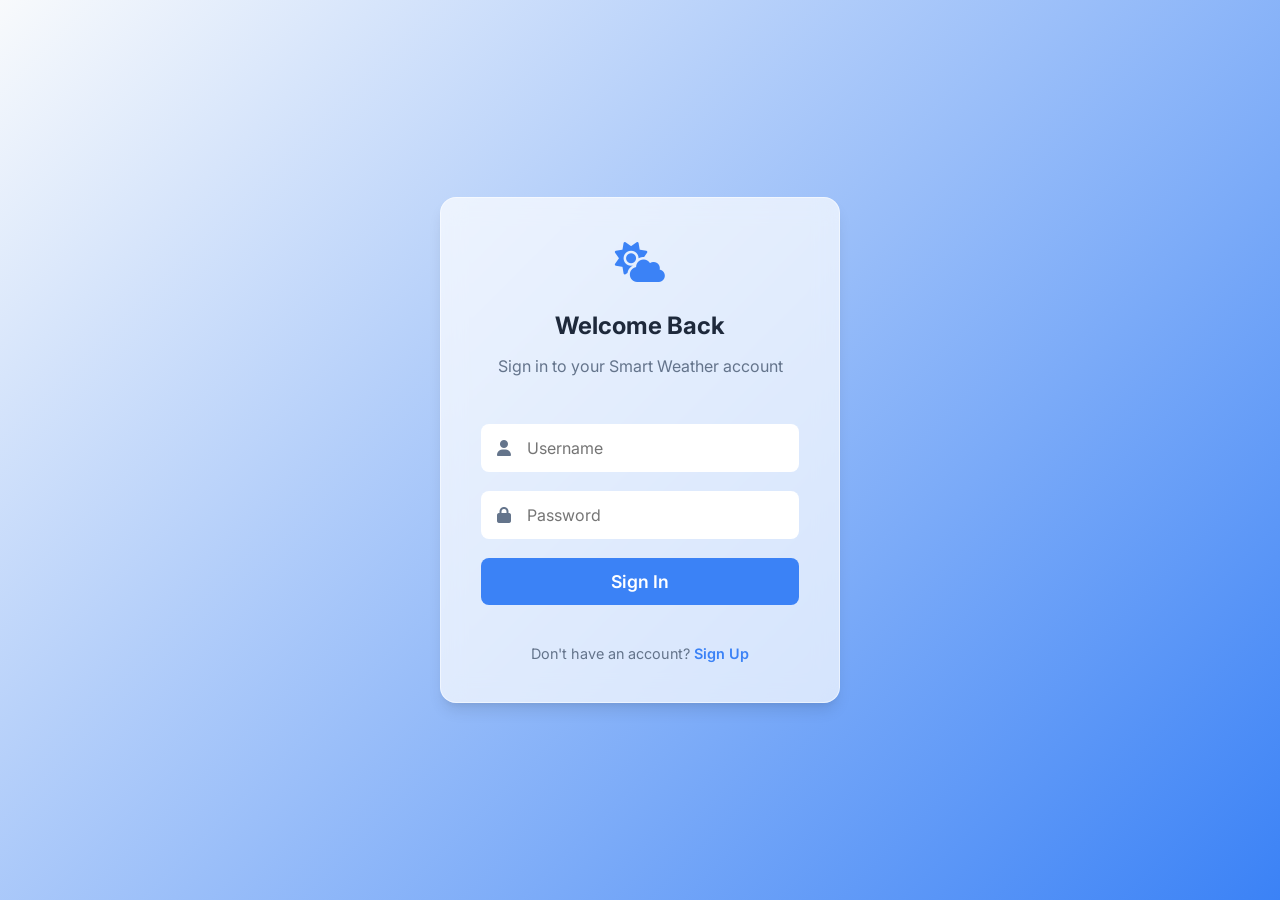
==== login.html @ 43851e6f "Initial commit: Smart Weather Release" ====
<!DOCTYPE html>
<html lang="en">

<head>
    <meta charset="UTF-8">
    <meta name="viewport" content="width=device-width, initial-scale=1.0">
    <title>Login - Smart Weather</title>
    <link rel="stylesheet" href="assets/css/style.css">
    <link rel="stylesheet" href="https://cdnjs.cloudflare.com/ajax/libs/font-awesome/6.4.0/css/all.min.css">
    <style>
        .auth-container {
            min-height: 100vh;
            display: flex;
            align-items: center;
            justify-content: center;
            padding: 1rem;
            background: linear-gradient(135deg, var(--bg-primary), var(--accent));
        }

        .auth-card {
            width: 100%;
            max-width: 400px;
            padding: 2.5rem;
            text-align: center;
        }

        .auth-logo {
            font-size: 2.5rem;
            color: var(--accent);
            margin-bottom: 0.5rem;
        }

        .auth-form {
            display: flex;
            flex-direction: column;
            gap: 1.2rem;
            margin-top: 2rem;
        }

        .input-group {
            position: relative;
        }

        .input-group i {
            position: absolute;
            left: 1rem;
            top: 50%;
            transform: translateY(-50%);
            color: var(--text-secondary);
        }

        .input-group input {
            width: 100%;
            padding: 0.8rem 1rem 0.8rem 2.8rem;
            border: 1px solid var(--card-border);
            border-radius: 8px;
            background: var(--bg-secondary);
            color: var(--text-primary);
            font-size: 1rem;
            outline: none;
            transition: border-color 0.2s;
        }

        .input-group input:focus {
            border-color: var(--accent);
        }

        .auth-btn {
            background: var(--accent);
            color: white;
            padding: 0.8rem;
            border: none;
            border-radius: 8px;
            font-size: 1.1rem;
            font-weight: 600;
            cursor: pointer;
            transition: background 0.2s, transform 0.1s;
        }

        .auth-btn:hover {
            background: var(--accent-hover);
        }

        .auth-btn:active {
            transform: scale(0.98);
        }

        .auth-switch {
            margin-top: 1.5rem;
            color: var(--text-secondary);
            font-size: 0.9rem;
        }

        .auth-switch a {
            color: var(--accent);
            text-decoration: none;
            font-weight: 600;
            cursor: pointer;
        }

        .auth-switch a:hover {
            text-decoration: underline;
        }

        #auth-error {
            color: var(--alert-danger);
            margin-top: 1rem;
            font-size: 0.9rem;
            display: none;
        }
    </style>
</head>

<body>

    <div class="auth-container">
        <!-- Login Form -->
        <div class="card glass auth-card" id="login-box">
            <div class="auth-logo"><i class="fa-solid fa-cloud-sun"></i></div>
            <h2>Welcome Back</h2>
            <p style="color: var(--text-secondary);">Sign in to your Smart Weather account</p>

            <form class="auth-form" id="login-form">
                <div class="input-group">
                    <i class="fa-solid fa-user"></i>
                    <input type="text" id="login-username" placeholder="Username" required>
                </div>
                <div class="input-group">
                    <i class="fa-solid fa-lock"></i>
                    <input type="password" id="login-password" placeholder="Password" required>
                </div>
                <button type="submit" class="auth-btn">Sign In</button>
            </form>
            <div id="login-error"
                style="color: var(--alert-danger); display: none; margin-top: 10px; font-size: 0.9rem;"></div>

            <div class="auth-switch">
                Don't have an account? <a id="show-register">Sign Up</a>
            </div>
        </div>

        <!-- Registration Form (Hidden Initially) -->
        <div class="card glass auth-card" id="register-box" style="display: none;">
            <div class="auth-logo"><i class="fa-solid fa-cloud-sun"></i></div>
            <h2>Create Account</h2>
            <p style="color: var(--text-secondary);">Join Smart Weather today to get alerts and insights</p>

            <form class="auth-form" id="register-form">
                <div class="input-group">
                    <i class="fa-solid fa-user"></i>
                    <input type="text" id="reg-username" placeholder="Username" required>
                </div>
                <div class="input-group">
                    <i class="fa-solid fa-envelope"></i>
                    <input type="email" id="reg-email" placeholder="Email Address" required>
                </div>
                <div class="input-group">
                    <i class="fa-solid fa-lock"></i>
                    <input type="password" id="reg-password" placeholder="Create Password" required>
                </div>
                <button type="submit" class="auth-btn">Sign Up</button>
            </form>
            <div id="reg-error" style="color: var(--alert-danger); display: none; margin-top: 10px; font-size: 0.9rem;">
            </div>

            <div class="auth-switch">
                Already have an account? <a id="show-login">Sign In</a>
            </div>
        </div>
    </div>

    <!-- The root variables check is skipped here for a pure auth flow, but could be added -->
    <script src="assets/js/auth.js"></script>
</body>

</html>
---- assets/css/style.css ----
/* assets/css/style.css */
@import url('https://fonts.googleapis.com/css2?family=Inter:wght@300;400;500;600;700&display=swap');

:root {
   /* Light Mode Colors */
   --bg-primary: #f8fafc;
   --bg-secondary: #ffffff;
   --text-primary: #1e293b;
   --text-secondary: #64748b;
   --accent: #3b82f6;
   --accent-hover: #2563eb;
   --card-bg: rgba(255, 255, 255, 0.7);
   --card-border: rgba(255, 255, 255, 0.5);
   --shadow: 0 10px 15px -3px rgba(0, 0, 0, 0.1), 0 4px 6px -2px rgba(0, 0, 0, 0.05);
   --alert-danger: #ef4444;
   --alert-warning: #f59e0b;
   --alert-info: #0ea5e9;
   --alert-success: #10b981;
}

[data-theme="dark"] {
   /* Dark Mode Colors */
   --bg-primary: #0f172a;
   --bg-secondary: #1e293b;
   --text-primary: #f8fafc;
   --text-secondary: #94a3b8;
   --accent: #60a5fa;
   --accent-hover: #93c5fd;
   --card-bg: rgba(30, 41, 59, 0.7);
   --card-border: rgba(255, 255, 255, 0.1);
   --shadow: 0 10px 15px -3px rgba(0, 0, 0, 0.5), 0 4px 6px -2px rgba(0, 0, 0, 0.3);
}

* {
    margin: 0;
    padding: 0;
    box-sizing: border-box;
    font-family: 'Inter', sans-serif;
    transition: background-color 0.3s ease, color 0.3s ease;
}

body {
    background-color: var(--bg-primary);
    color: var(--text-primary);
    min-height: 100vh;
    display: flex;
    flex-direction: column;
}

/* Glassmorphism Classes */
.glass {
    background: var(--card-bg);
    backdrop-filter: blur(12px);
    -webkit-backdrop-filter: blur(12px);
    border: 1px solid var(--card-border);
    box-shadow: var(--shadow);
    border-radius: 16px;
}

/* Navbar */
nav {
    display: flex;
    justify-content: space-between;
    align-items: center;
    padding: 1rem 5%;
    background: var(--bg-secondary);
    box-shadow: 0 2px 4px rgba(0,0,0,0.05);
    position: sticky;
    top: 0;
    z-index: 100;
}

.logo {
    font-size: 1.5rem;
    font-weight: 700;
    color: var(--accent);
    text-decoration: none;
    display: flex;
    align-items: center;
    gap: 0.5rem;
}

.nav-links {
    display: flex;
    gap: 1.5rem;
    align-items: center;
}

.nav-links a {
    text-decoration: none;
    color: var(--text-secondary);
    font-weight: 500;
    transition: color 0.2s;
}

.nav-links a:hover, .nav-links a.active {
    color: var(--accent);
}

.theme-toggle {
    background: none;
    border: none;
    color: var(--text-primary);
    font-size: 1.2rem;
    cursor: pointer;
    padding: 0.5rem;
    border-radius: 50%;
    transition: background 0.2s;
}

.theme-toggle:hover {
    background: rgba(0,0,0,0.05);
}

[data-theme="dark"] .theme-toggle:hover {
    background: rgba(255,255,255,0.1);
}

/* Main Container */
.container {
    max-width: 1200px;
    margin: 2rem auto;
    padding: 0 1rem;
    flex: 1;
    width: 100%;
}

/* Grid Layouts */
.dashboard-grid {
    display: grid;
    grid-template-columns: repeat(auto-fit, minmax(300px, 1fr));
    gap: 1.5rem;
    margin-top: 2rem;
}

.card {
    padding: 1.5rem;
    display: flex;
    flex-direction: column;
    gap: 1rem;
}

/* Weather Specific Components */
.weather-main {
    text-align: center;
}

.temp-large {
    font-size: 4rem;
    font-weight: 700;
    color: var(--text-primary);
}

.weather-desc {
    font-size: 1.2rem;
    color: var(--text-secondary);
    text-transform: capitalize;
}

.weather-icon-large {
    width: 120px;
    height: 120px;
    margin: 0 auto;
}

.weather-details {
    display: flex;
    justify-content: space-around;
    padding-top: 1rem;
    border-top: 1px solid var(--card-border);
}

.detail-item {
    display: flex;
    flex-direction: column;
    align-items: center;
    gap: 0.5rem;
}

.detail-value {
    font-weight: 600;
    font-size: 1.1rem;
}

/* Forecast List */
.forecast-list {
    display: flex;
    flex-direction: column;
    gap: 1rem;
}

.forecast-item {
    display: flex;
    justify-content: space-between;
    align-items: center;
    padding: 0.8rem;
    border-radius: 8px;
    background: rgba(0,0,0,0.03);
}

[data-theme="dark"] .forecast-item {
    background: rgba(255,255,255,0.05);
}

.forecast-item img {
    width: 40px;
}

/* Suggestions Box */
.suggestion-box {
    padding: 1rem;
    border-radius: 8px;
    margin-top: 0.5rem;
    display: flex;
    align-items: flex-start;
    gap: 1rem;
}

.suggestion-box i {
    font-size: 1.5rem;
}

.suggestion-box.info { background: rgba(14, 165, 233, 0.1); color: var(--alert-info); }
.suggestion-box.warning { background: rgba(245, 158, 11, 0.1); color: var(--alert-warning); }
.suggestion-box.danger { background: rgba(239, 68, 68, 0.1); color: var(--alert-danger); }
.suggestion-box.success { background: rgba(16, 185, 129, 0.1); color: var(--alert-success); }


/* Loading Spinner */
.loader {
    border: 4px solid var(--card-border);
    border-top: 4px solid var(--accent);
    border-radius: 50%;
    width: 40px;
    height: 40px;
    animation: spin 1s linear infinite;
    margin: 2rem auto;
}

@keyframes spin {
    0% { transform: rotate(0deg); }
    100% { transform: rotate(360deg); }
}

/* Buttons */
.btn {
    background: var(--accent);
    color: white;
    border: none;
    padding: 0.5rem 1rem;
    border-radius: 6px;
    cursor: pointer;
    font-weight: 500;
    transition: background 0.2s;
}

.btn:hover {
    background: var(--accent-hover);
}

/* Alerts Page */
.alert-card {
    border-left: 4px solid var(--alert-warning);
}
.alert-card.critical { border-left-color: var(--alert-danger); }
.alert-card.high { border-left-color: var(--alert-danger); }
.alert-card.medium { border-left-color: var(--alert-warning); }
.alert-card.low { border-left-color: var(--alert-info); }

/* Footer */
footer {
    text-align: center;
    padding: 2rem;
    margin-top: auto;
    color: var(--text-secondary);
    font-size: 0.9rem;
}

/* Responsive */
@media (max-width: 768px) {
    .nav-links {
        display: none; /* In a real app, implement a hamburger menu here */
    }
}
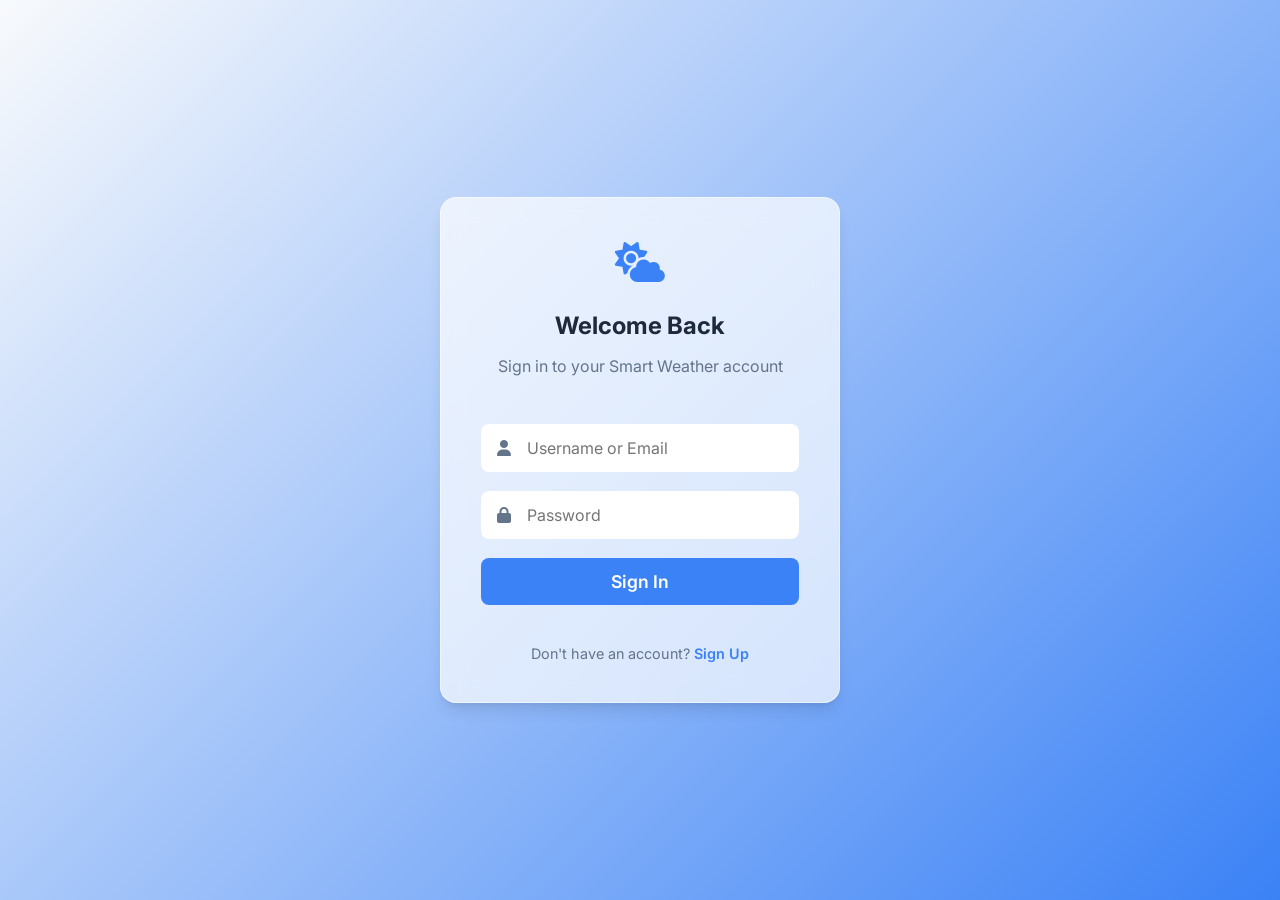
==== commit fa66c70f: "update: latest project changes" ====
--- a/login.html
+++ b/login.html
@@ -123,7 +123,7 @@
             <form class="auth-form" id="login-form">
                 <div class="input-group">
                     <i class="fa-solid fa-user"></i>
-                    <input type="text" id="login-username" placeholder="Username" required>
+                    <input type="text" id="login-username" placeholder="Username or Email" required>
                 </div>
                 <div class="input-group">
                     <i class="fa-solid fa-lock"></i>
--- a/assets/css/style.css
+++ b/assets/css/style.css
@@ -116,6 +116,12 @@
     background: rgba(255,255,255,0.1);
 }
 
+/* Form Dropdowns in Dark Mode */
+[data-theme="dark"] select option {
+    background-color: var(--bg-secondary);
+    color: var(--text-primary);
+}
+
 /* Main Container */
 .container {
     max-width: 1200px;
